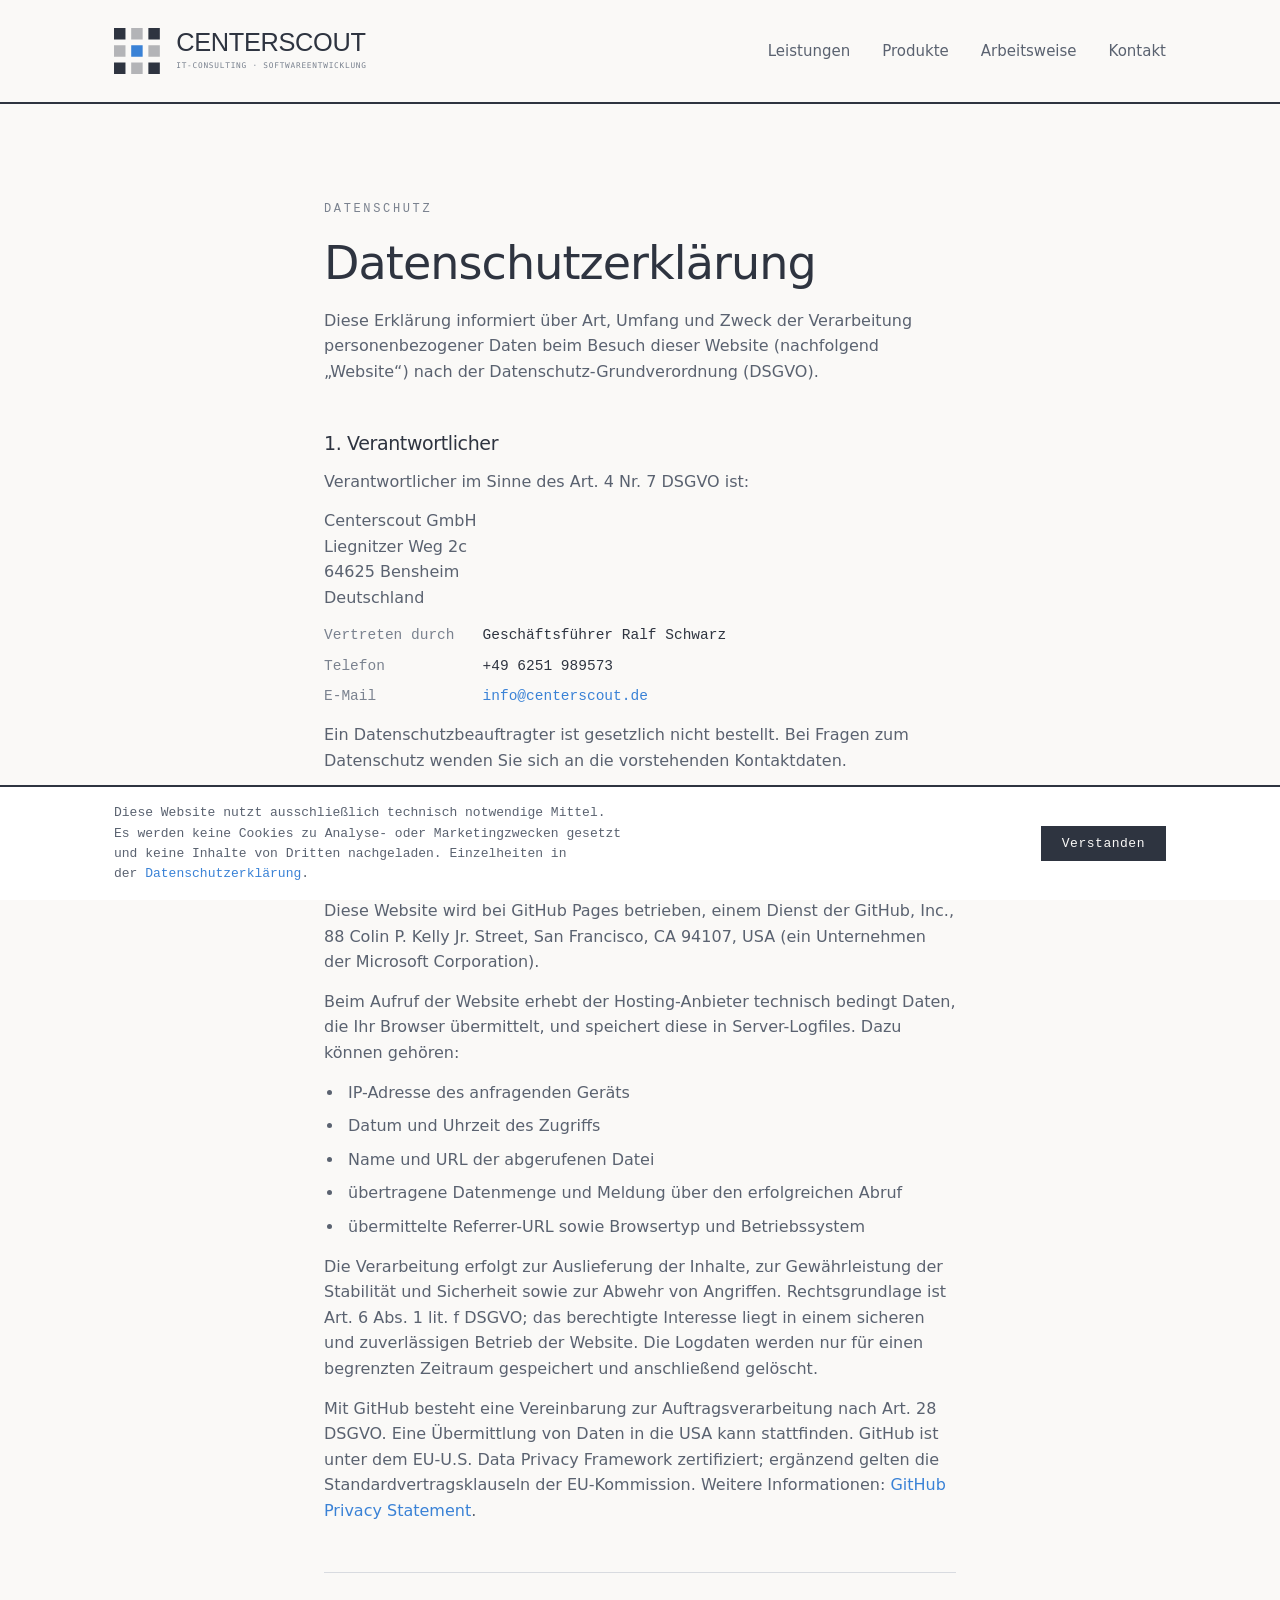
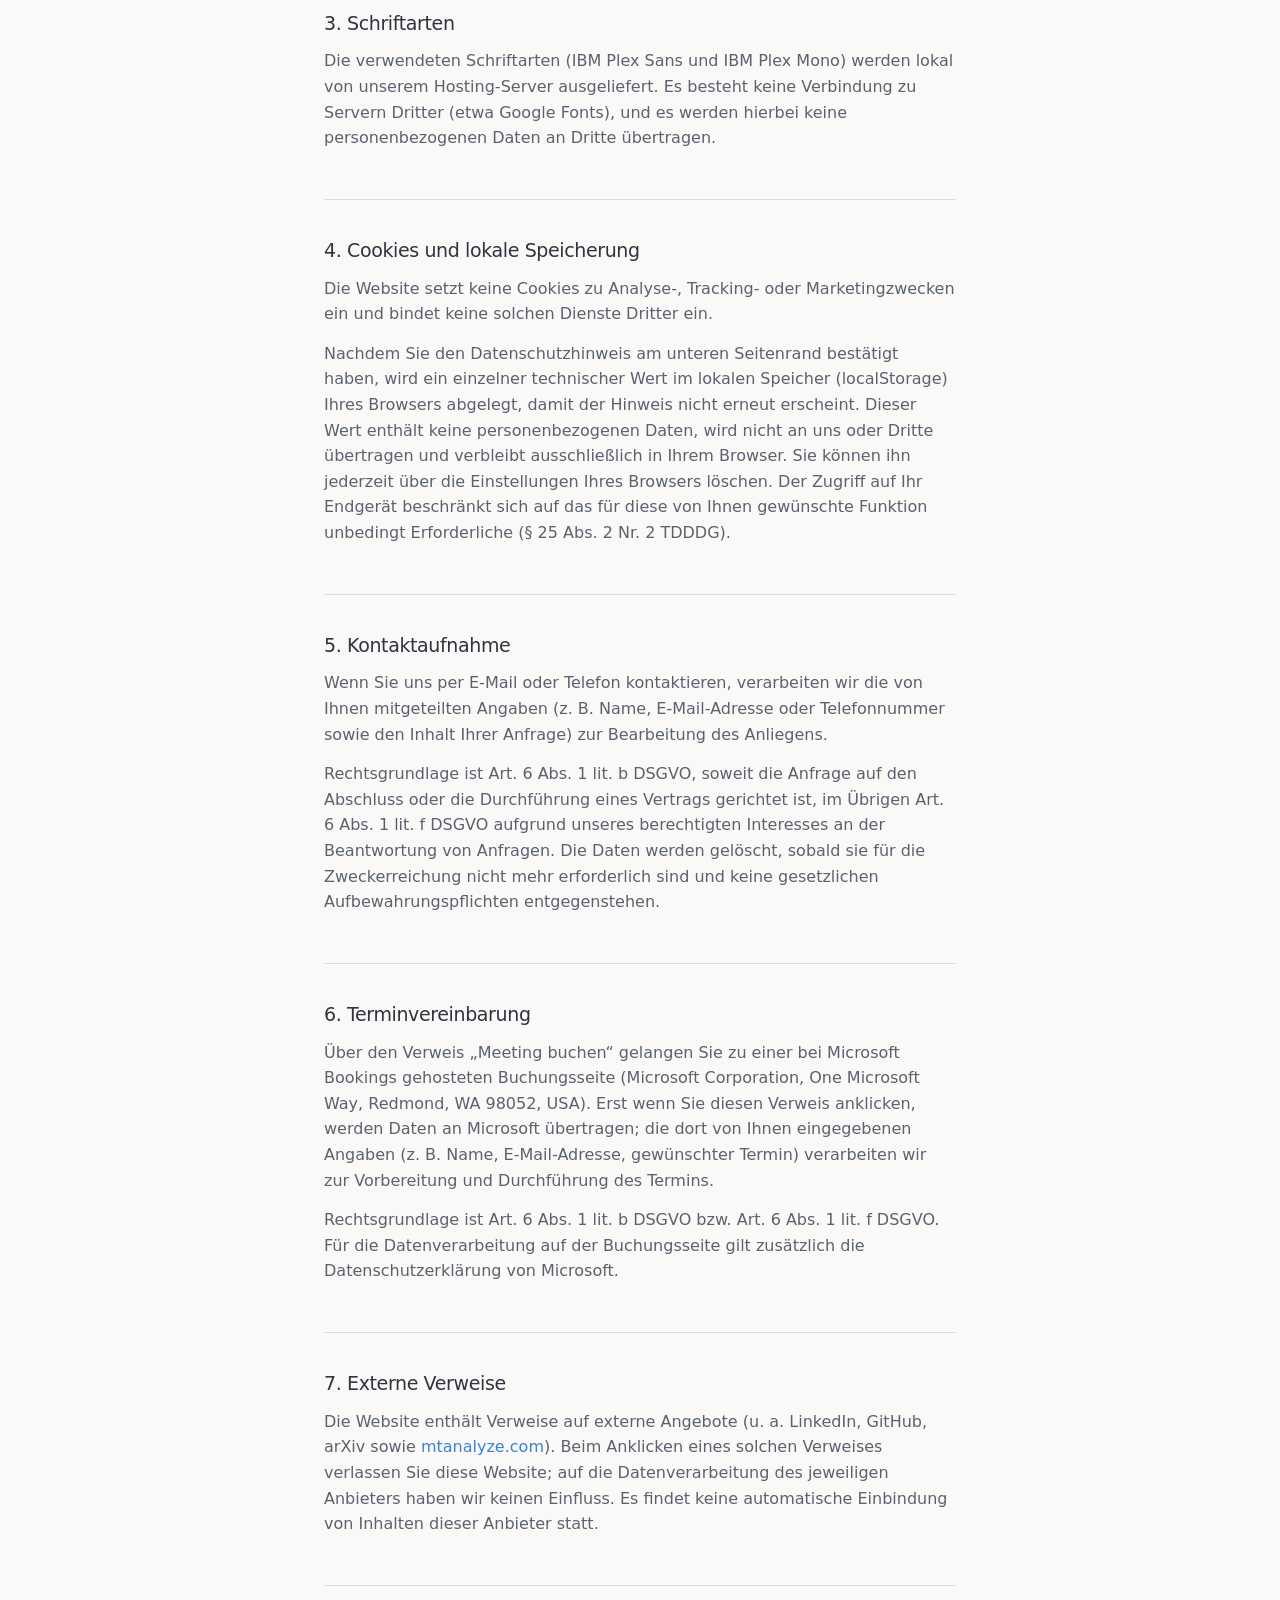
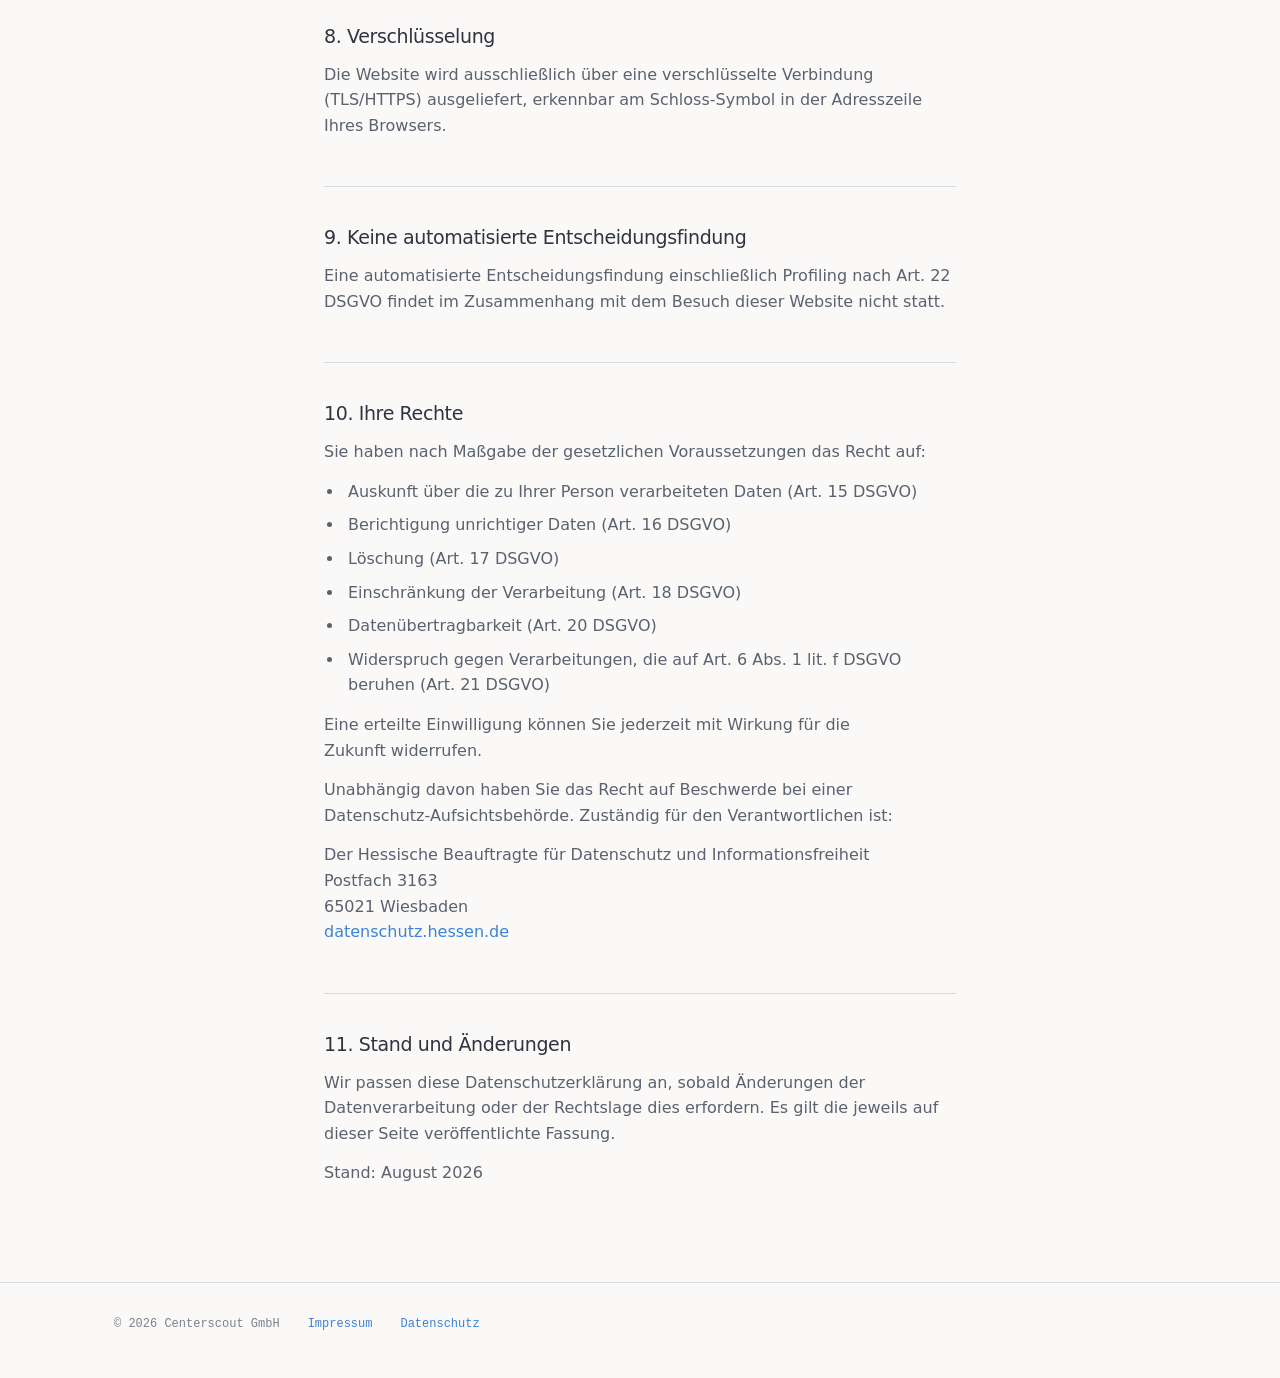
==== datenschutz.html @ d07831f7 "Update" ====
<!DOCTYPE html>
<html lang="de">
<head>
<meta charset="utf-8">
<meta name="viewport" content="width=device-width, initial-scale=1">
<meta name="format-detection" content="telephone=no">
<meta name="robots" content="noindex">
<title>Datenschutzerklärung — Centerscout GmbH</title>
<meta name="description" content="Informationen zur Verarbeitung personenbezogener Daten beim Besuch der Website der Centerscout GmbH, Bensheim.">
<link rel="preload" href="fonts/ibm-plex-sans-latin.woff2" as="font" type="font/woff2" crossorigin>
<link rel="stylesheet" href="fonts/fonts.css">
<style>
/* Tokens identisch zu index.html — bei Zusammenführung in eine
   gemeinsame Datei auslagern (z. B. assets/base.css). */
:root {
  --ink:#2E3440; --paper:#FAF9F7; --white:#FFFFFF;
  --blue:#3A82D6; --rule:#D8DBE0; --grey:#7A828F; --mid:#5A6270;
  --sans:'IBM Plex Sans', system-ui, sans-serif;
  --mono:'IBM Plex Mono', ui-monospace, monospace;
  --page:1180px; --gutter:clamp(24px, 5vw, 72px);
}
*, *::before, *::after { box-sizing: border-box; }
html { -webkit-text-size-adjust: 100%; }
body {
  margin: 0; background: var(--paper); color: var(--ink);
  font-family: var(--sans); font-size: 17px; line-height: 1.6; text-wrap: pretty;
}
a { color: var(--blue); text-decoration: none; }
a:hover { color: #2A5FA0; text-decoration: underline; }
h1, h2 { margin: 0; font-weight: 500; letter-spacing: -0.02em; line-height: 1.15; }
p { margin: 0; }
ul { margin: 0; padding: 0; list-style: none; }

.wrap { width: 100%; max-width: var(--page); margin-inline: auto; padding-inline: var(--gutter); }

.eyebrow {
  font-family: var(--mono); font-size: 12px; letter-spacing: 0.22em;
  text-transform: uppercase; color: var(--grey);
}

.site-header { border-bottom: 2px solid var(--ink); }
.site-header .wrap {
  display: flex; align-items: center; justify-content: space-between;
  gap: 32px; padding-block: 28px;
}
.logo { display: block; width: 252px; height: auto; }
.site-nav ul { display: flex; gap: 32px; font-size: 15px; }
.site-nav a { color: var(--mid); }
.site-nav a:hover { color: var(--ink); text-decoration: none; }

.imprint { padding-block: clamp(48px, 8vw, 96px); }
.imprint__inner { display: flex; flex-direction: column; gap: 48px; max-width: 760px; }
.imprint h1 { font-size: clamp(30px, 4.4vw, 46px); }
.imprint__head { display: flex; flex-direction: column; gap: 18px; }
.imprint__lead { color: var(--mid); font-size: 16px; }

.block { display: flex; flex-direction: column; gap: 14px; }
.block h2 { font-size: 19px; }
.block p, .block address, .block li {
  font-style: normal; color: var(--mid); font-size: 16px;
}
.block ul { display: flex; flex-direction: column; gap: 8px; padding-left: 20px; list-style: disc; }
.block li { padding-left: 4px; }
.block dl {
  margin: 0; display: grid; grid-template-columns: max-content 1fr;
  gap: 7px 28px; font-family: var(--mono); font-size: 14.5px;
}
.block dt { color: var(--grey); }
.block dd { margin: 0; color: var(--ink); }
.block--rule { border-top: 1px solid var(--rule); padding-top: 40px; }

.site-footer { border-top: 1px solid var(--rule); padding-block: 32px 44px; }
.site-footer .wrap {
  display: flex; flex-wrap: wrap; align-items: baseline; gap: 12px 28px;
  font-family: var(--mono); font-size: 12px; color: var(--grey);
}

@media (max-width: 640px) {
  .site-header .wrap { flex-direction: column; align-items: flex-start; gap: 22px; }
  .site-nav ul { gap: 22px; flex-wrap: wrap; }
  .logo { width: 216px; }
}
</style>
</head>
<body>

<header class="site-header">
  <div class="wrap">
    <a href="index.html" aria-label="Centerscout GmbH — Startseite">
      <img class="logo" src="centerscout-logo-1c.svg" alt="Centerscout — IT-Consulting, Softwareentwicklung">
    </a>
    <nav class="site-nav" aria-label="Hauptnavigation">
      <ul>
        <li><a href="index.html#leistungen">Leistungen</a></li>
        <li><a href="index.html#produkte">Produkte</a></li>
        <li><a href="index.html#arbeitsweise">Arbeitsweise</a></li>
        <li><a href="index.html#kontakt">Kontakt</a></li>
      </ul>
    </nav>
  </div>
</header>

<main class="imprint">
  <div class="wrap imprint__inner">

    <div class="imprint__head">
      <p class="eyebrow">Datenschutz</p>
      <h1>Datenschutzerklärung</h1>
      <p class="imprint__lead">Diese Erklärung informiert über Art, Umfang und Zweck der Verarbeitung personenbezogener Daten beim Besuch dieser Website (nachfolgend „Website“) nach der Datenschutz-Grundverordnung (DSGVO).</p>
    </div>

    <section class="block">
      <h2>1. Verantwortlicher</h2>
      <p>Verantwortlicher im Sinne des Art. 4 Nr. 7 DSGVO ist:</p>
      <address>
        Centerscout GmbH<br>
        Liegnitzer Weg 2c<br>
        64625 Bensheim<br>
        Deutschland
      </address>
      <dl>
        <dt>Vertreten durch</dt>
        <dd>Geschäftsführer Ralf Schwarz</dd>
        <dt>Telefon</dt>
        <dd>+49 6251 989573</dd>
        <dt>E-Mail</dt>
        <dd><a href="mailto:info@centerscout.de">info@centerscout.de</a></dd>
      </dl>
      <p>Ein Datenschutzbeauftragter ist gesetzlich nicht bestellt. Bei Fragen zum Datenschutz wenden Sie sich an die vorstehenden Kontaktdaten.</p>
    </section>

    <section class="block block--rule">
      <h2>2. Aufruf der Website und Hosting</h2>
      <p>Diese Website wird bei GitHub Pages betrieben, einem Dienst der GitHub, Inc., 88 Colin P. Kelly Jr. Street, San Francisco, CA 94107, USA (ein Unternehmen der Microsoft Corporation).</p>
      <p>Beim Aufruf der Website erhebt der Hosting-Anbieter technisch bedingt Daten, die Ihr Browser übermittelt, und speichert diese in Server-Logfiles. Dazu können gehören:</p>
      <ul>
        <li>IP-Adresse des anfragenden Geräts</li>
        <li>Datum und Uhrzeit des Zugriffs</li>
        <li>Name und URL der abgerufenen Datei</li>
        <li>übertragene Datenmenge und Meldung über den erfolgreichen Abruf</li>
        <li>übermittelte Referrer-URL sowie Browsertyp und Betriebssystem</li>
      </ul>
      <p>Die Verarbeitung erfolgt zur Auslieferung der Inhalte, zur Gewährleistung der Stabilität und Sicherheit sowie zur Abwehr von Angriffen. Rechtsgrundlage ist Art. 6 Abs. 1 lit. f DSGVO; das berechtigte Interesse liegt in einem sicheren und zuverlässigen Betrieb der Website. Die Logdaten werden nur für einen begrenzten Zeitraum gespeichert und anschließend gelöscht.</p>
      <p>Mit GitHub besteht eine Vereinbarung zur Auftragsverarbeitung nach Art. 28 DSGVO. Eine Übermittlung von Daten in die USA kann stattfinden. GitHub ist unter dem EU-U.S. Data Privacy Framework zertifiziert; ergänzend gelten die Standardvertragsklauseln der EU-Kommission. Weitere Informationen: <a href="https://docs.github.com/site-policy/privacy-policies/github-general-privacy-statement" target="_blank" rel="noopener">GitHub Privacy Statement</a>.</p>
    </section>

    <section class="block block--rule">
      <h2>3. Schriftarten</h2>
      <p>Die verwendeten Schriftarten (IBM Plex Sans und IBM Plex Mono) werden lokal von unserem Hosting-Server ausgeliefert. Es besteht keine Verbindung zu Servern Dritter (etwa Google Fonts), und es werden hierbei keine personenbezogenen Daten an Dritte übertragen.</p>
    </section>

    <section class="block block--rule">
      <h2>4. Cookies und lokale Speicherung</h2>
      <p>Die Website setzt keine Cookies zu Analyse-, Tracking- oder Marketingzwecken ein und bindet keine solchen Dienste Dritter ein.</p>
      <p>Nachdem Sie den Datenschutzhinweis am unteren Seitenrand bestätigt haben, wird ein einzelner technischer Wert im lokalen Speicher (localStorage) Ihres Browsers abgelegt, damit der Hinweis nicht erneut erscheint. Dieser Wert enthält keine personenbezogenen Daten, wird nicht an uns oder Dritte übertragen und verbleibt ausschließlich in Ihrem Browser. Sie können ihn jederzeit über die Einstellungen Ihres Browsers löschen. Der Zugriff auf Ihr Endgerät beschränkt sich auf das für diese von Ihnen gewünschte Funktion unbedingt Erforderliche (§ 25 Abs. 2 Nr. 2 TDDDG).</p>
    </section>

    <section class="block block--rule">
      <h2>5. Kontaktaufnahme</h2>
      <p>Wenn Sie uns per E-Mail oder Telefon kontaktieren, verarbeiten wir die von Ihnen mitgeteilten Angaben (z. B. Name, E-Mail-Adresse oder Telefonnummer sowie den Inhalt Ihrer Anfrage) zur Bearbeitung des Anliegens.</p>
      <p>Rechtsgrundlage ist Art. 6 Abs. 1 lit. b DSGVO, soweit die Anfrage auf den Abschluss oder die Durchführung eines Vertrags gerichtet ist, im Übrigen Art. 6 Abs. 1 lit. f DSGVO aufgrund unseres berechtigten Interesses an der Beantwortung von Anfragen. Die Daten werden gelöscht, sobald sie für die Zweckerreichung nicht mehr erforderlich sind und keine gesetzlichen Aufbewahrungspflichten entgegenstehen.</p>
    </section>

    <section class="block block--rule">
      <h2>6. Terminvereinbarung</h2>
      <p>Über den Verweis „Meeting buchen“ gelangen Sie zu einer bei Microsoft Bookings gehosteten Buchungsseite (Microsoft Corporation, One Microsoft Way, Redmond, WA 98052, USA). Erst wenn Sie diesen Verweis anklicken, werden Daten an Microsoft übertragen; die dort von Ihnen eingegebenen Angaben (z. B. Name, E-Mail-Adresse, gewünschter Termin) verarbeiten wir zur Vorbereitung und Durchführung des Termins.</p>
      <p>Rechtsgrundlage ist Art. 6 Abs. 1 lit. b DSGVO bzw. Art. 6 Abs. 1 lit. f DSGVO. Für die Datenverarbeitung auf der Buchungsseite gilt zusätzlich die Datenschutzerklärung von Microsoft.</p>
    </section>

    <section class="block block--rule">
      <h2>7. Externe Verweise</h2>
      <p>Die Website enthält Verweise auf externe Angebote (u. a. LinkedIn, GitHub, arXiv sowie <a href="https://www.mtanalyze.com" target="_blank" rel="noopener">mtanalyze.com</a>). Beim Anklicken eines solchen Verweises verlassen Sie diese Website; auf die Datenverarbeitung des jeweiligen Anbieters haben wir keinen Einfluss. Es findet keine automatische Einbindung von Inhalten dieser Anbieter statt.</p>
    </section>

    <section class="block block--rule">
      <h2>8. Verschlüsselung</h2>
      <p>Die Website wird ausschließlich über eine verschlüsselte Verbindung (TLS/HTTPS) ausgeliefert, erkennbar am Schloss-Symbol in der Adresszeile Ihres Browsers.</p>
    </section>

    <section class="block block--rule">
      <h2>9. Keine automatisierte Entscheidungsfindung</h2>
      <p>Eine automatisierte Entscheidungsfindung einschließlich Profiling nach Art. 22 DSGVO findet im Zusammenhang mit dem Besuch dieser Website nicht statt.</p>
    </section>

    <section class="block block--rule">
      <h2>10. Ihre Rechte</h2>
      <p>Sie haben nach Maßgabe der gesetzlichen Voraussetzungen das Recht auf:</p>
      <ul>
        <li>Auskunft über die zu Ihrer Person verarbeiteten Daten (Art. 15 DSGVO)</li>
        <li>Berichtigung unrichtiger Daten (Art. 16 DSGVO)</li>
        <li>Löschung (Art. 17 DSGVO)</li>
        <li>Einschränkung der Verarbeitung (Art. 18 DSGVO)</li>
        <li>Datenübertragbarkeit (Art. 20 DSGVO)</li>
        <li>Widerspruch gegen Verarbeitungen, die auf Art. 6 Abs. 1 lit. f DSGVO beruhen (Art. 21 DSGVO)</li>
      </ul>
      <p>Eine erteilte Einwilligung können Sie jederzeit mit Wirkung für die Zukunft widerrufen.</p>
      <p>Unabhängig davon haben Sie das Recht auf Beschwerde bei einer Datenschutz-Aufsichtsbehörde. Zuständig für den Verantwortlichen ist:</p>
      <address>
        Der Hessische Beauftragte für Datenschutz und Informationsfreiheit<br>
        Postfach 3163<br>
        65021 Wiesbaden<br>
        <a href="https://datenschutz.hessen.de" target="_blank" rel="noopener">datenschutz.hessen.de</a>
      </address>
    </section>

    <section class="block block--rule">
      <h2>11. Stand und Änderungen</h2>
      <p>Wir passen diese Datenschutzerklärung an, sobald Änderungen der Datenverarbeitung oder der Rechtslage dies erfordern. Es gilt die jeweils auf dieser Seite veröffentlichte Fassung.</p>
      <p>Stand: August 2026</p>
    </section>

  </div>
</main>

<footer class="site-footer">
  <div class="wrap">
    <span>© 2026 Centerscout GmbH</span>
    <a href="impressum.html">Impressum</a>
    <a href="datenschutz.html">Datenschutz</a>
  </div>
</footer>

<script src="assets/cookie-notice.js" defer></script>
</body>
</html>
---- fonts/fonts.css ----
/* ============================================================
   IBM Plex Sans & IBM Plex Mono — lokal gehostet
   Lizenz: SIL Open Font License 1.1 (github.com/IBM/plex)
   Subsets aus Google Fonts (v23 / v20), latin + latin-ext.
   Keine externen Requests — kein Datenabfluss an Dritte.
   ============================================================ */

/* IBM Plex Sans — variabler Schnitt, deckt 400–600 ab */
@font-face {
  font-family: 'IBM Plex Sans';
  font-style: normal;
  font-weight: 400 600;
  font-display: swap;
  src: url('ibm-plex-sans-latin.woff2') format('woff2');
  unicode-range: U+0000-00FF, U+0131, U+0152-0153, U+02BB-02BC, U+02C6, U+02DA, U+02DC, U+0304, U+0308, U+0329, U+2000-206F, U+20AC, U+2122, U+2191, U+2193, U+2212, U+2215, U+FEFF, U+FFFD;
}
@font-face {
  font-family: 'IBM Plex Sans';
  font-style: normal;
  font-weight: 400 600;
  font-display: swap;
  src: url('ibm-plex-sans-latin-ext.woff2') format('woff2');
  unicode-range: U+0100-02BA, U+02BD-02C5, U+02C7-02CC, U+02CE-02D7, U+02DD-02FF, U+0304, U+0308, U+0329, U+1D00-1DBF, U+1E00-1E9F, U+1EF2-1EFF, U+2020, U+20A0-20AB, U+20AD-20C0, U+2113, U+2C60-2C7F, U+A720-A7FF;
}

/* IBM Plex Mono — Schnitt 400 */
@font-face {
  font-family: 'IBM Plex Mono';
  font-style: normal;
  font-weight: 400;
  font-display: swap;
  src: url('ibm-plex-mono-latin.woff2') format('woff2');
  unicode-range: U+0000-00FF, U+0131, U+0152-0153, U+02BB-02BC, U+02C6, U+02DA, U+02DC, U+0304, U+0308, U+0329, U+2000-206F, U+20AC, U+2122, U+2191, U+2193, U+2212, U+2215, U+FEFF, U+FFFD;
}
@font-face {
  font-family: 'IBM Plex Mono';
  font-style: normal;
  font-weight: 400;
  font-display: swap;
  src: url('ibm-plex-mono-latin-ext.woff2') format('woff2');
  unicode-range: U+0100-02BA, U+02BD-02C5, U+02C7-02CC, U+02CE-02D7, U+02DD-02FF, U+0304, U+0308, U+0329, U+1D00-1DBF, U+1E00-1E9F, U+1EF2-1EFF, U+2020, U+20A0-20AB, U+20AD-20C0, U+2113, U+2C60-2C7F, U+A720-A7FF;
}
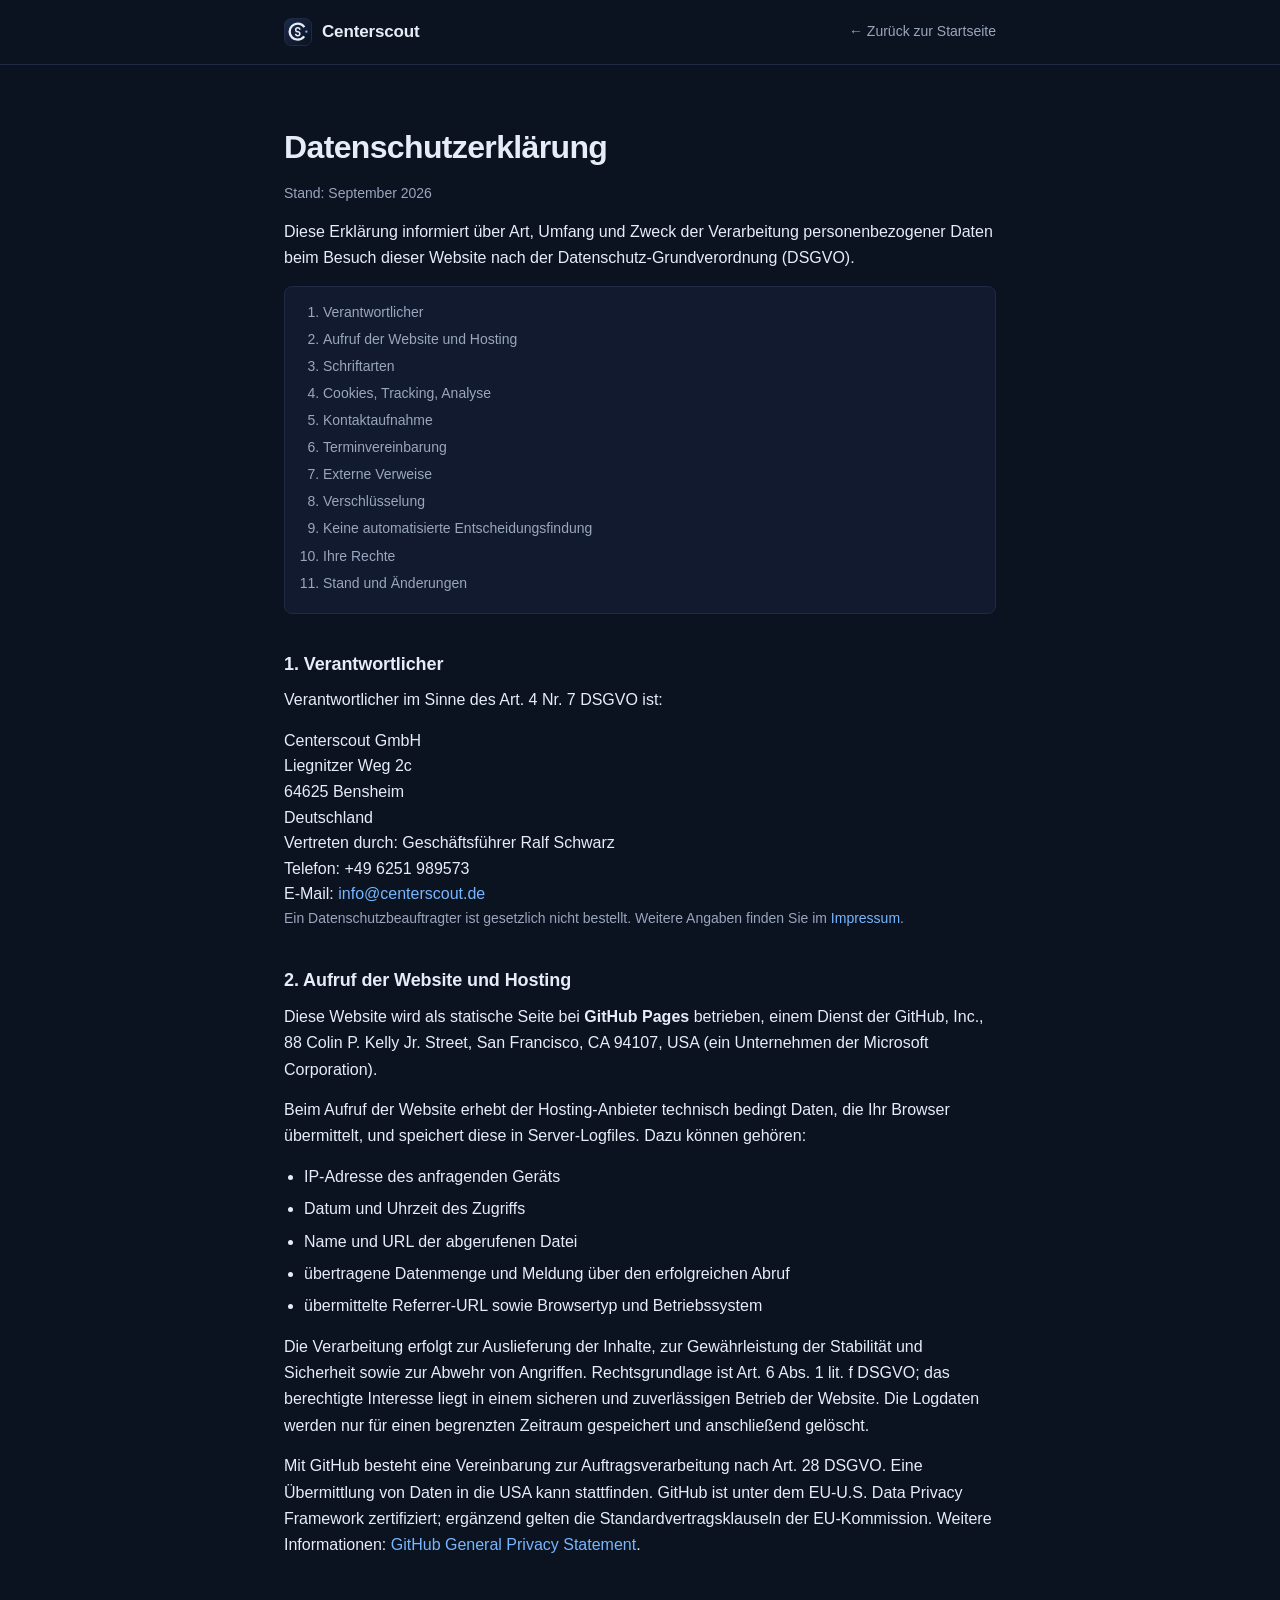
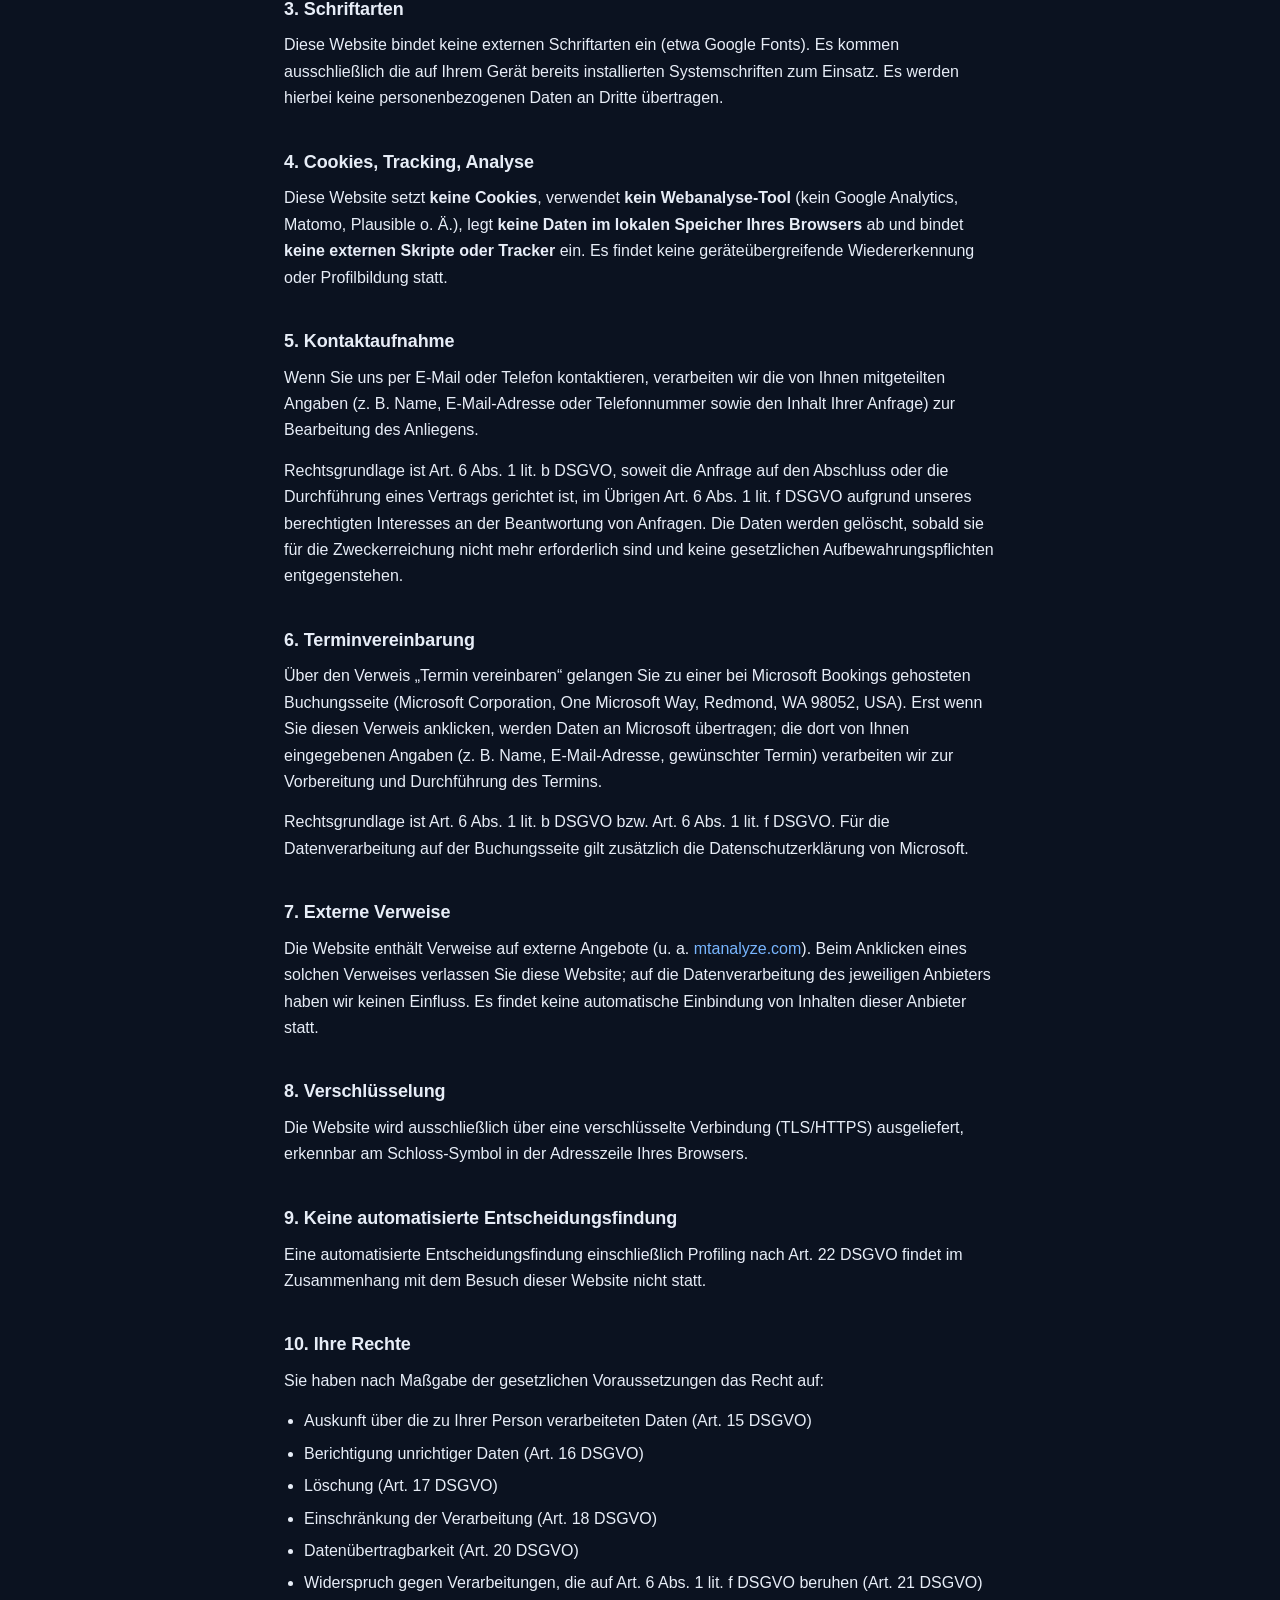
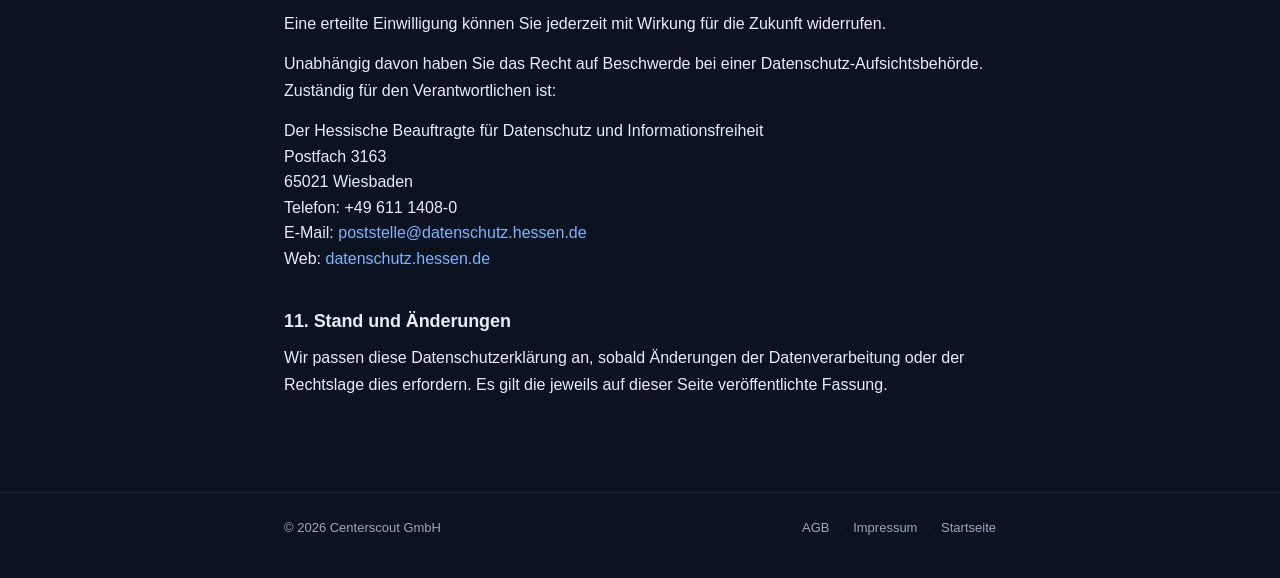
==== commit e24449d2: "Update" ====
--- a/datenschutz.html
+++ b/datenschutz.html
@@ -1,138 +1,175 @@
-<!DOCTYPE html>
+<!doctype html>
 <html lang="de">
 <head>
-<meta charset="utf-8">
-<meta name="viewport" content="width=device-width, initial-scale=1">
-<meta name="format-detection" content="telephone=no">
-<meta name="robots" content="noindex">
-<title>Datenschutzerklärung — Centerscout GmbH</title>
-<meta name="description" content="Informationen zur Verarbeitung personenbezogener Daten beim Besuch der Website der Centerscout GmbH, Bensheim.">
-<link rel="preload" href="fonts/ibm-plex-sans-latin.woff2" as="font" type="font/woff2" crossorigin>
-<link rel="stylesheet" href="fonts/fonts.css">
-<style>
-/* Tokens identisch zu index.html — bei Zusammenführung in eine
-   gemeinsame Datei auslagern (z. B. assets/base.css). */
-:root {
-  --ink:#2E3440; --paper:#FAF9F7; --white:#FFFFFF;
-  --blue:#3A82D6; --rule:#D8DBE0; --grey:#7A828F; --mid:#5A6270;
-  --sans:'IBM Plex Sans', system-ui, sans-serif;
-  --mono:'IBM Plex Mono', ui-monospace, monospace;
-  --page:1180px; --gutter:clamp(24px, 5vw, 72px);
-}
-*, *::before, *::after { box-sizing: border-box; }
-html { -webkit-text-size-adjust: 100%; }
-body {
-  margin: 0; background: var(--paper); color: var(--ink);
-  font-family: var(--sans); font-size: 17px; line-height: 1.6; text-wrap: pretty;
-}
-a { color: var(--blue); text-decoration: none; }
-a:hover { color: #2A5FA0; text-decoration: underline; }
-h1, h2 { margin: 0; font-weight: 500; letter-spacing: -0.02em; line-height: 1.15; }
-p { margin: 0; }
-ul { margin: 0; padding: 0; list-style: none; }
-
-.wrap { width: 100%; max-width: var(--page); margin-inline: auto; padding-inline: var(--gutter); }
-
-.eyebrow {
-  font-family: var(--mono); font-size: 12px; letter-spacing: 0.22em;
-  text-transform: uppercase; color: var(--grey);
-}
-
-.site-header { border-bottom: 2px solid var(--ink); }
-.site-header .wrap {
-  display: flex; align-items: center; justify-content: space-between;
-  gap: 32px; padding-block: 28px;
-}
-.logo { display: block; width: 252px; height: auto; }
-.site-nav ul { display: flex; gap: 32px; font-size: 15px; }
-.site-nav a { color: var(--mid); }
-.site-nav a:hover { color: var(--ink); text-decoration: none; }
-
-.imprint { padding-block: clamp(48px, 8vw, 96px); }
-.imprint__inner { display: flex; flex-direction: column; gap: 48px; max-width: 760px; }
-.imprint h1 { font-size: clamp(30px, 4.4vw, 46px); }
-.imprint__head { display: flex; flex-direction: column; gap: 18px; }
-.imprint__lead { color: var(--mid); font-size: 16px; }
-
-.block { display: flex; flex-direction: column; gap: 14px; }
-.block h2 { font-size: 19px; }
-.block p, .block address, .block li {
-  font-style: normal; color: var(--mid); font-size: 16px;
-}
-.block ul { display: flex; flex-direction: column; gap: 8px; padding-left: 20px; list-style: disc; }
-.block li { padding-left: 4px; }
-.block dl {
-  margin: 0; display: grid; grid-template-columns: max-content 1fr;
-  gap: 7px 28px; font-family: var(--mono); font-size: 14.5px;
-}
-.block dt { color: var(--grey); }
-.block dd { margin: 0; color: var(--ink); }
-.block--rule { border-top: 1px solid var(--rule); padding-top: 40px; }
-
-.site-footer { border-top: 1px solid var(--rule); padding-block: 32px 44px; }
-.site-footer .wrap {
-  display: flex; flex-wrap: wrap; align-items: baseline; gap: 12px 28px;
-  font-family: var(--mono); font-size: 12px; color: var(--grey);
-}
-
-@media (max-width: 640px) {
-  .site-header .wrap { flex-direction: column; align-items: flex-start; gap: 22px; }
-  .site-nav ul { gap: 22px; flex-wrap: wrap; }
-  .logo { width: 216px; }
-}
-</style>
+  <meta charset="utf-8">
+  <meta name="viewport" content="width=device-width, initial-scale=1">
+  <title>Datenschutzerklärung — Centerscout GmbH</title>
+  <meta name="description" content="Datenschutzerklärung nach DSGVO für die Website der Centerscout GmbH, Bensheim.">
+  <meta name="robots" content="noindex, follow">
+  <meta name="theme-color" content="#0b1220">
+  <link rel="icon" type="image/svg+xml" href="favicon.svg">
+
+  <style>
+    :root {
+      --bg: #0b1220;
+      --bg-elev: #111a2e;
+      --fg: #e7edf7;
+      --fg-muted: #9aa6bd;
+      --accent: #78b6ff;
+      --accent-strong: #4f9bff;
+      --border: #1f2a44;
+      --max: 760px;
+    }
+    * { box-sizing: border-box; }
+    html, body {
+      margin: 0;
+      padding: 0;
+      background: var(--bg);
+      color: var(--fg);
+      font-family: -apple-system, BlinkMacSystemFont, "Segoe UI", Inter, Roboto, "Helvetica Neue", Arial, sans-serif;
+      font-size: 16px;
+      line-height: 1.65;
+      -webkit-font-smoothing: antialiased;
+    }
+    a { color: var(--accent); text-decoration: none; }
+    a:hover { color: var(--accent-strong); text-decoration: underline; }
+
+    header.nav { padding: 18px 0; border-bottom: 1px solid var(--border); }
+    .nav-inner, .container {
+      max-width: var(--max);
+      margin: 0 auto;
+      padding: 0 24px;
+    }
+    .nav-inner { display: flex; align-items: center; justify-content: space-between; gap: 16px; }
+    .brand {
+      display: inline-flex; align-items: center; gap: 10px;
+      color: var(--fg); font-weight: 700; letter-spacing: -0.01em;
+    }
+    .brand:hover { text-decoration: none; }
+    .brand-mark {
+      width: 28px; height: 28px; flex: none;
+      border-radius: 7px;
+      background: linear-gradient(135deg, #1a2a4d, #0b1220);
+      border: 1px solid var(--border);
+      display: inline-flex; align-items: center; justify-content: center;
+      color: var(--accent);
+    }
+    .brand-mark svg { display: block; width: 20px; height: auto; }
+    .brand-name { font-size: 17px; }
+    .nav-back { color: var(--fg-muted); font-size: 14px; white-space: nowrap; }
+    .nav-back:hover { color: var(--fg); }
+
+    main { padding: 56px 0 80px; }
+    h1 { font-size: 32px; margin: 0 0 8px; letter-spacing: -0.02em; font-weight: 700; }
+    h2 {
+      font-size: 18px; margin: 36px 0 8px;
+      color: var(--fg); font-weight: 600; letter-spacing: -0.005em;
+      scroll-margin-top: 20px;
+    }
+    p, ul { margin: 0 0 14px; color: var(--fg); }
+    ul { padding-left: 20px; }
+    li { margin-bottom: 6px; }
+    .muted { color: var(--fg-muted); font-size: 14px; }
+    address { font-style: normal; line-height: 1.6; }
+
+    .toc {
+      margin: 0 0 36px;
+      padding: 14px 18px;
+      background: var(--bg-elev);
+      border: 1px solid var(--border);
+      border-radius: 8px;
+      font-size: 14px;
+    }
+    .toc ol { margin: 0; padding-left: 20px; color: var(--fg-muted); }
+    .toc li { margin-bottom: 4px; }
+    .toc a { color: var(--fg-muted); }
+    .toc a:hover { color: var(--fg); }
+
+    footer {
+      border-top: 1px solid var(--border);
+      padding: 24px 0 40px;
+      color: var(--fg-muted);
+      font-size: 13px;
+    }
+    .foot-inner {
+      display: flex; justify-content: space-between;
+      gap: 16px; flex-wrap: wrap;
+    }
+    .foot-inner a { color: var(--fg-muted); }
+    .foot-inner a:hover { color: var(--fg); }
+    .foot-links { display: inline-flex; align-items: center; gap: 10px; flex-wrap: wrap; }
+    .foot-sep { color: var(--border); }
+  </style>
 </head>
 <body>
 
-<header class="site-header">
-  <div class="wrap">
-    <a href="index.html" aria-label="Centerscout GmbH — Startseite">
-      <img class="logo" src="centerscout-logo-1c.svg" alt="Centerscout — IT-Consulting, Softwareentwicklung">
-    </a>
-    <nav class="site-nav" aria-label="Hauptnavigation">
-      <ul>
-        <li><a href="index.html#leistungen">Leistungen</a></li>
-        <li><a href="index.html#produkte">Produkte</a></li>
-        <li><a href="index.html#arbeitsweise">Arbeitsweise</a></li>
-        <li><a href="index.html#kontakt">Kontakt</a></li>
-      </ul>
-    </nav>
-  </div>
-</header>
-
-<main class="imprint">
-  <div class="wrap imprint__inner">
-
-    <div class="imprint__head">
-      <p class="eyebrow">Datenschutz</p>
+  <header class="nav">
+    <div class="nav-inner">
+      <a href="index.html" class="brand" aria-label="Centerscout GmbH — Startseite">
+        <span class="brand-mark">
+          <svg viewBox="4 10 244 236" fill="none" aria-hidden="true">
+            <circle cx="122" cy="128" r="98" stroke="var(--fg)" stroke-width="28" stroke-dasharray="492 124" stroke-dashoffset="-62"/>
+            <path d="M 148 104 A 25 25 0 1 0 123 129 A 25 25 0 1 1 98 154" stroke="var(--fg)" stroke-width="18"/>
+            <circle cx="228" cy="128" r="14" fill="var(--accent)"/>
+          </svg>
+        </span>
+        <span class="brand-name">Centerscout</span>
+      </a>
+      <a class="nav-back" href="index.html">&larr; Zurück zur Startseite</a>
+    </div>
+  </header>
+
+  <main>
+    <div class="container">
       <h1>Datenschutzerklärung</h1>
-      <p class="imprint__lead">Diese Erklärung informiert über Art, Umfang und Zweck der Verarbeitung personenbezogener Daten beim Besuch dieser Website (nachfolgend „Website“) nach der Datenschutz-Grundverordnung (DSGVO).</p>
-    </div>
-
-    <section class="block">
-      <h2>1. Verantwortlicher</h2>
+      <p class="muted">Stand: September 2026</p>
+
+      <p>
+        Diese Erklärung informiert über Art, Umfang und Zweck der Verarbeitung personenbezogener Daten beim Besuch dieser
+        Website nach der Datenschutz-Grundverordnung (DSGVO).
+      </p>
+
+      <div class="toc">
+        <ol>
+          <li><a href="#verantwortlich">Verantwortlicher</a></li>
+          <li><a href="#hosting">Aufruf der Website und Hosting</a></li>
+          <li><a href="#schriften">Schriftarten</a></li>
+          <li><a href="#cookies">Cookies, Tracking, Analyse</a></li>
+          <li><a href="#kontakt">Kontaktaufnahme</a></li>
+          <li><a href="#termin">Terminvereinbarung</a></li>
+          <li><a href="#links">Externe Verweise</a></li>
+          <li><a href="#verschluesselung">Verschlüsselung</a></li>
+          <li><a href="#profiling">Keine automatisierte Entscheidungsfindung</a></li>
+          <li><a href="#rechte">Ihre Rechte</a></li>
+          <li><a href="#aenderungen">Stand und Änderungen</a></li>
+        </ol>
+      </div>
+
+      <h2 id="verantwortlich">1. Verantwortlicher</h2>
       <p>Verantwortlicher im Sinne des Art. 4 Nr. 7 DSGVO ist:</p>
       <address>
         Centerscout GmbH<br>
         Liegnitzer Weg 2c<br>
         64625 Bensheim<br>
-        Deutschland
+        Deutschland<br>
+        Vertreten durch: Geschäftsführer Ralf Schwarz<br>
+        Telefon: +49 6251 989573<br>
+        E-Mail: <a href="mailto:info@centerscout.de">info@centerscout.de</a>
       </address>
-      <dl>
-        <dt>Vertreten durch</dt>
-        <dd>Geschäftsführer Ralf Schwarz</dd>
-        <dt>Telefon</dt>
-        <dd>+49 6251 989573</dd>
-        <dt>E-Mail</dt>
-        <dd><a href="mailto:info@centerscout.de">info@centerscout.de</a></dd>
-      </dl>
-      <p>Ein Datenschutzbeauftragter ist gesetzlich nicht bestellt. Bei Fragen zum Datenschutz wenden Sie sich an die vorstehenden Kontaktdaten.</p>
-    </section>
-
-    <section class="block block--rule">
-      <h2>2. Aufruf der Website und Hosting</h2>
-      <p>Diese Website wird bei GitHub Pages betrieben, einem Dienst der GitHub, Inc., 88 Colin P. Kelly Jr. Street, San Francisco, CA 94107, USA (ein Unternehmen der Microsoft Corporation).</p>
-      <p>Beim Aufruf der Website erhebt der Hosting-Anbieter technisch bedingt Daten, die Ihr Browser übermittelt, und speichert diese in Server-Logfiles. Dazu können gehören:</p>
+      <p class="muted">
+        Ein Datenschutzbeauftragter ist gesetzlich nicht bestellt. Weitere Angaben finden Sie im
+        <a href="impressum.html">Impressum</a>.
+      </p>
+
+      <h2 id="hosting">2. Aufruf der Website und Hosting</h2>
+      <p>
+        Diese Website wird als statische Seite bei <strong>GitHub Pages</strong> betrieben, einem Dienst der GitHub, Inc.,
+        88 Colin P. Kelly Jr. Street, San Francisco, CA 94107, USA (ein Unternehmen der Microsoft Corporation).
+      </p>
+      <p>
+        Beim Aufruf der Website erhebt der Hosting-Anbieter technisch bedingt Daten, die Ihr Browser übermittelt, und
+        speichert diese in Server-Logfiles. Dazu können gehören:
+      </p>
       <ul>
         <li>IP-Adresse des anfragenden Geräts</li>
         <li>Datum und Uhrzeit des Zugriffs</li>
@@ -140,50 +177,78 @@
         <li>übertragene Datenmenge und Meldung über den erfolgreichen Abruf</li>
         <li>übermittelte Referrer-URL sowie Browsertyp und Betriebssystem</li>
       </ul>
-      <p>Die Verarbeitung erfolgt zur Auslieferung der Inhalte, zur Gewährleistung der Stabilität und Sicherheit sowie zur Abwehr von Angriffen. Rechtsgrundlage ist Art. 6 Abs. 1 lit. f DSGVO; das berechtigte Interesse liegt in einem sicheren und zuverlässigen Betrieb der Website. Die Logdaten werden nur für einen begrenzten Zeitraum gespeichert und anschließend gelöscht.</p>
-      <p>Mit GitHub besteht eine Vereinbarung zur Auftragsverarbeitung nach Art. 28 DSGVO. Eine Übermittlung von Daten in die USA kann stattfinden. GitHub ist unter dem EU-U.S. Data Privacy Framework zertifiziert; ergänzend gelten die Standardvertragsklauseln der EU-Kommission. Weitere Informationen: <a href="https://docs.github.com/site-policy/privacy-policies/github-general-privacy-statement" target="_blank" rel="noopener">GitHub Privacy Statement</a>.</p>
-    </section>
-
-    <section class="block block--rule">
-      <h2>3. Schriftarten</h2>
-      <p>Die verwendeten Schriftarten (IBM Plex Sans und IBM Plex Mono) werden lokal von unserem Hosting-Server ausgeliefert. Es besteht keine Verbindung zu Servern Dritter (etwa Google Fonts), und es werden hierbei keine personenbezogenen Daten an Dritte übertragen.</p>
-    </section>
-
-    <section class="block block--rule">
-      <h2>4. Cookies und lokale Speicherung</h2>
-      <p>Die Website setzt keine Cookies zu Analyse-, Tracking- oder Marketingzwecken ein und bindet keine solchen Dienste Dritter ein.</p>
-      <p>Nachdem Sie den Datenschutzhinweis am unteren Seitenrand bestätigt haben, wird ein einzelner technischer Wert im lokalen Speicher (localStorage) Ihres Browsers abgelegt, damit der Hinweis nicht erneut erscheint. Dieser Wert enthält keine personenbezogenen Daten, wird nicht an uns oder Dritte übertragen und verbleibt ausschließlich in Ihrem Browser. Sie können ihn jederzeit über die Einstellungen Ihres Browsers löschen. Der Zugriff auf Ihr Endgerät beschränkt sich auf das für diese von Ihnen gewünschte Funktion unbedingt Erforderliche (§ 25 Abs. 2 Nr. 2 TDDDG).</p>
-    </section>
-
-    <section class="block block--rule">
-      <h2>5. Kontaktaufnahme</h2>
-      <p>Wenn Sie uns per E-Mail oder Telefon kontaktieren, verarbeiten wir die von Ihnen mitgeteilten Angaben (z. B. Name, E-Mail-Adresse oder Telefonnummer sowie den Inhalt Ihrer Anfrage) zur Bearbeitung des Anliegens.</p>
-      <p>Rechtsgrundlage ist Art. 6 Abs. 1 lit. b DSGVO, soweit die Anfrage auf den Abschluss oder die Durchführung eines Vertrags gerichtet ist, im Übrigen Art. 6 Abs. 1 lit. f DSGVO aufgrund unseres berechtigten Interesses an der Beantwortung von Anfragen. Die Daten werden gelöscht, sobald sie für die Zweckerreichung nicht mehr erforderlich sind und keine gesetzlichen Aufbewahrungspflichten entgegenstehen.</p>
-    </section>
-
-    <section class="block block--rule">
-      <h2>6. Terminvereinbarung</h2>
-      <p>Über den Verweis „Meeting buchen“ gelangen Sie zu einer bei Microsoft Bookings gehosteten Buchungsseite (Microsoft Corporation, One Microsoft Way, Redmond, WA 98052, USA). Erst wenn Sie diesen Verweis anklicken, werden Daten an Microsoft übertragen; die dort von Ihnen eingegebenen Angaben (z. B. Name, E-Mail-Adresse, gewünschter Termin) verarbeiten wir zur Vorbereitung und Durchführung des Termins.</p>
-      <p>Rechtsgrundlage ist Art. 6 Abs. 1 lit. b DSGVO bzw. Art. 6 Abs. 1 lit. f DSGVO. Für die Datenverarbeitung auf der Buchungsseite gilt zusätzlich die Datenschutzerklärung von Microsoft.</p>
-    </section>
-
-    <section class="block block--rule">
-      <h2>7. Externe Verweise</h2>
-      <p>Die Website enthält Verweise auf externe Angebote (u. a. LinkedIn, GitHub, arXiv sowie <a href="https://www.mtanalyze.com" target="_blank" rel="noopener">mtanalyze.com</a>). Beim Anklicken eines solchen Verweises verlassen Sie diese Website; auf die Datenverarbeitung des jeweiligen Anbieters haben wir keinen Einfluss. Es findet keine automatische Einbindung von Inhalten dieser Anbieter statt.</p>
-    </section>
-
-    <section class="block block--rule">
-      <h2>8. Verschlüsselung</h2>
-      <p>Die Website wird ausschließlich über eine verschlüsselte Verbindung (TLS/HTTPS) ausgeliefert, erkennbar am Schloss-Symbol in der Adresszeile Ihres Browsers.</p>
-    </section>
-
-    <section class="block block--rule">
-      <h2>9. Keine automatisierte Entscheidungsfindung</h2>
-      <p>Eine automatisierte Entscheidungsfindung einschließlich Profiling nach Art. 22 DSGVO findet im Zusammenhang mit dem Besuch dieser Website nicht statt.</p>
-    </section>
-
-    <section class="block block--rule">
-      <h2>10. Ihre Rechte</h2>
+      <p>
+        Die Verarbeitung erfolgt zur Auslieferung der Inhalte, zur Gewährleistung der Stabilität und Sicherheit sowie zur
+        Abwehr von Angriffen. Rechtsgrundlage ist Art. 6 Abs. 1 lit. f DSGVO; das berechtigte Interesse liegt in einem
+        sicheren und zuverlässigen Betrieb der Website. Die Logdaten werden nur für einen begrenzten Zeitraum gespeichert
+        und anschließend gelöscht.
+      </p>
+      <p>
+        Mit GitHub besteht eine Vereinbarung zur Auftragsverarbeitung nach Art. 28 DSGVO. Eine Übermittlung von Daten in
+        die USA kann stattfinden. GitHub ist unter dem EU-U.S. Data Privacy Framework zertifiziert; ergänzend gelten die
+        Standardvertragsklauseln der EU-Kommission. Weitere Informationen:
+        <a href="https://docs.github.com/site-policy/privacy-policies/github-general-privacy-statement">GitHub General Privacy Statement</a>.
+      </p>
+
+      <h2 id="schriften">3. Schriftarten</h2>
+      <p>
+        Diese Website bindet keine externen Schriftarten ein (etwa Google Fonts). Es kommen ausschließlich die auf Ihrem
+        Gerät bereits installierten Systemschriften zum Einsatz. Es werden hierbei keine personenbezogenen Daten an Dritte
+        übertragen.
+      </p>
+
+      <h2 id="cookies">4. Cookies, Tracking, Analyse</h2>
+      <p>
+        Diese Website setzt <strong>keine Cookies</strong>, verwendet <strong>kein Webanalyse-Tool</strong> (kein Google
+        Analytics, Matomo, Plausible o. Ä.), legt <strong>keine Daten im lokalen Speicher Ihres Browsers</strong> ab und
+        bindet <strong>keine externen Skripte oder Tracker</strong> ein. Es findet keine geräteübergreifende
+        Wiedererkennung oder Profilbildung statt.
+      </p>
+
+      <h2 id="kontakt">5. Kontaktaufnahme</h2>
+      <p>
+        Wenn Sie uns per E-Mail oder Telefon kontaktieren, verarbeiten wir die von Ihnen mitgeteilten Angaben (z. B. Name,
+        E-Mail-Adresse oder Telefonnummer sowie den Inhalt Ihrer Anfrage) zur Bearbeitung des Anliegens.
+      </p>
+      <p>
+        Rechtsgrundlage ist Art. 6 Abs. 1 lit. b DSGVO, soweit die Anfrage auf den Abschluss oder die Durchführung eines
+        Vertrags gerichtet ist, im Übrigen Art. 6 Abs. 1 lit. f DSGVO aufgrund unseres berechtigten Interesses an der
+        Beantwortung von Anfragen. Die Daten werden gelöscht, sobald sie für die Zweckerreichung nicht mehr erforderlich
+        sind und keine gesetzlichen Aufbewahrungspflichten entgegenstehen.
+      </p>
+
+      <h2 id="termin">6. Terminvereinbarung</h2>
+      <p>
+        Über den Verweis „Termin vereinbaren“ gelangen Sie zu einer bei Microsoft Bookings gehosteten Buchungsseite
+        (Microsoft Corporation, One Microsoft Way, Redmond, WA 98052, USA). Erst wenn Sie diesen Verweis anklicken, werden
+        Daten an Microsoft übertragen; die dort von Ihnen eingegebenen Angaben (z. B. Name, E-Mail-Adresse, gewünschter
+        Termin) verarbeiten wir zur Vorbereitung und Durchführung des Termins.
+      </p>
+      <p>
+        Rechtsgrundlage ist Art. 6 Abs. 1 lit. b DSGVO bzw. Art. 6 Abs. 1 lit. f DSGVO. Für die Datenverarbeitung auf der
+        Buchungsseite gilt zusätzlich die Datenschutzerklärung von Microsoft.
+      </p>
+
+      <h2 id="links">7. Externe Verweise</h2>
+      <p>
+        Die Website enthält Verweise auf externe Angebote (u. a. <a href="https://www.mtanalyze.com">mtanalyze.com</a>).
+        Beim Anklicken eines solchen Verweises verlassen Sie diese Website; auf die Datenverarbeitung des jeweiligen
+        Anbieters haben wir keinen Einfluss. Es findet keine automatische Einbindung von Inhalten dieser Anbieter statt.
+      </p>
+
+      <h2 id="verschluesselung">8. Verschlüsselung</h2>
+      <p>
+        Die Website wird ausschließlich über eine verschlüsselte Verbindung (TLS/HTTPS) ausgeliefert, erkennbar am
+        Schloss-Symbol in der Adresszeile Ihres Browsers.
+      </p>
+
+      <h2 id="profiling">9. Keine automatisierte Entscheidungsfindung</h2>
+      <p>
+        Eine automatisierte Entscheidungsfindung einschließlich Profiling nach Art. 22 DSGVO findet im Zusammenhang mit dem
+        Besuch dieser Website nicht statt.
+      </p>
+
+      <h2 id="rechte">10. Ihre Rechte</h2>
       <p>Sie haben nach Maßgabe der gesetzlichen Voraussetzungen das Recht auf:</p>
       <ul>
         <li>Auskunft über die zu Ihrer Person verarbeiteten Daten (Art. 15 DSGVO)</li>
@@ -194,32 +259,39 @@
         <li>Widerspruch gegen Verarbeitungen, die auf Art. 6 Abs. 1 lit. f DSGVO beruhen (Art. 21 DSGVO)</li>
       </ul>
       <p>Eine erteilte Einwilligung können Sie jederzeit mit Wirkung für die Zukunft widerrufen.</p>
-      <p>Unabhängig davon haben Sie das Recht auf Beschwerde bei einer Datenschutz-Aufsichtsbehörde. Zuständig für den Verantwortlichen ist:</p>
+      <p>
+        Unabhängig davon haben Sie das Recht auf Beschwerde bei einer Datenschutz-Aufsichtsbehörde. Zuständig für den
+        Verantwortlichen ist:
+      </p>
       <address>
         Der Hessische Beauftragte für Datenschutz und Informationsfreiheit<br>
         Postfach 3163<br>
         65021 Wiesbaden<br>
-        <a href="https://datenschutz.hessen.de" target="_blank" rel="noopener">datenschutz.hessen.de</a>
+        Telefon: +49 611 1408-0<br>
+        E-Mail: <a href="mailto:poststelle@datenschutz.hessen.de">poststelle@datenschutz.hessen.de</a><br>
+        Web: <a href="https://datenschutz.hessen.de">datenschutz.hessen.de</a>
       </address>
-    </section>
-
-    <section class="block block--rule">
-      <h2>11. Stand und Änderungen</h2>
-      <p>Wir passen diese Datenschutzerklärung an, sobald Änderungen der Datenverarbeitung oder der Rechtslage dies erfordern. Es gilt die jeweils auf dieser Seite veröffentlichte Fassung.</p>
-      <p>Stand: August 2026</p>
-    </section>
-
-  </div>
-</main>
-
-<footer class="site-footer">
-  <div class="wrap">
-    <span>© 2026 Centerscout GmbH</span>
-    <a href="impressum.html">Impressum</a>
-    <a href="datenschutz.html">Datenschutz</a>
-  </div>
-</footer>
-
-<script src="assets/cookie-notice.js" defer></script>
+
+      <h2 id="aenderungen">11. Stand und Änderungen</h2>
+      <p>
+        Wir passen diese Datenschutzerklärung an, sobald Änderungen der Datenverarbeitung oder der Rechtslage dies
+        erfordern. Es gilt die jeweils auf dieser Seite veröffentlichte Fassung.
+      </p>
+    </div>
+  </main>
+
+  <footer>
+    <div class="nav-inner foot-inner">
+      <div>&copy; 2026 Centerscout GmbH</div>
+      <div class="foot-links">
+        <a href="cs_agb.pdf" target="_blank" rel="noopener">AGB</a>
+        <span class="foot-sep">&middot;</span>
+        <a href="impressum.html">Impressum</a>
+        <span class="foot-sep">&middot;</span>
+        <a href="index.html">Startseite</a>
+      </div>
+    </div>
+  </footer>
+
 </body>
 </html>
